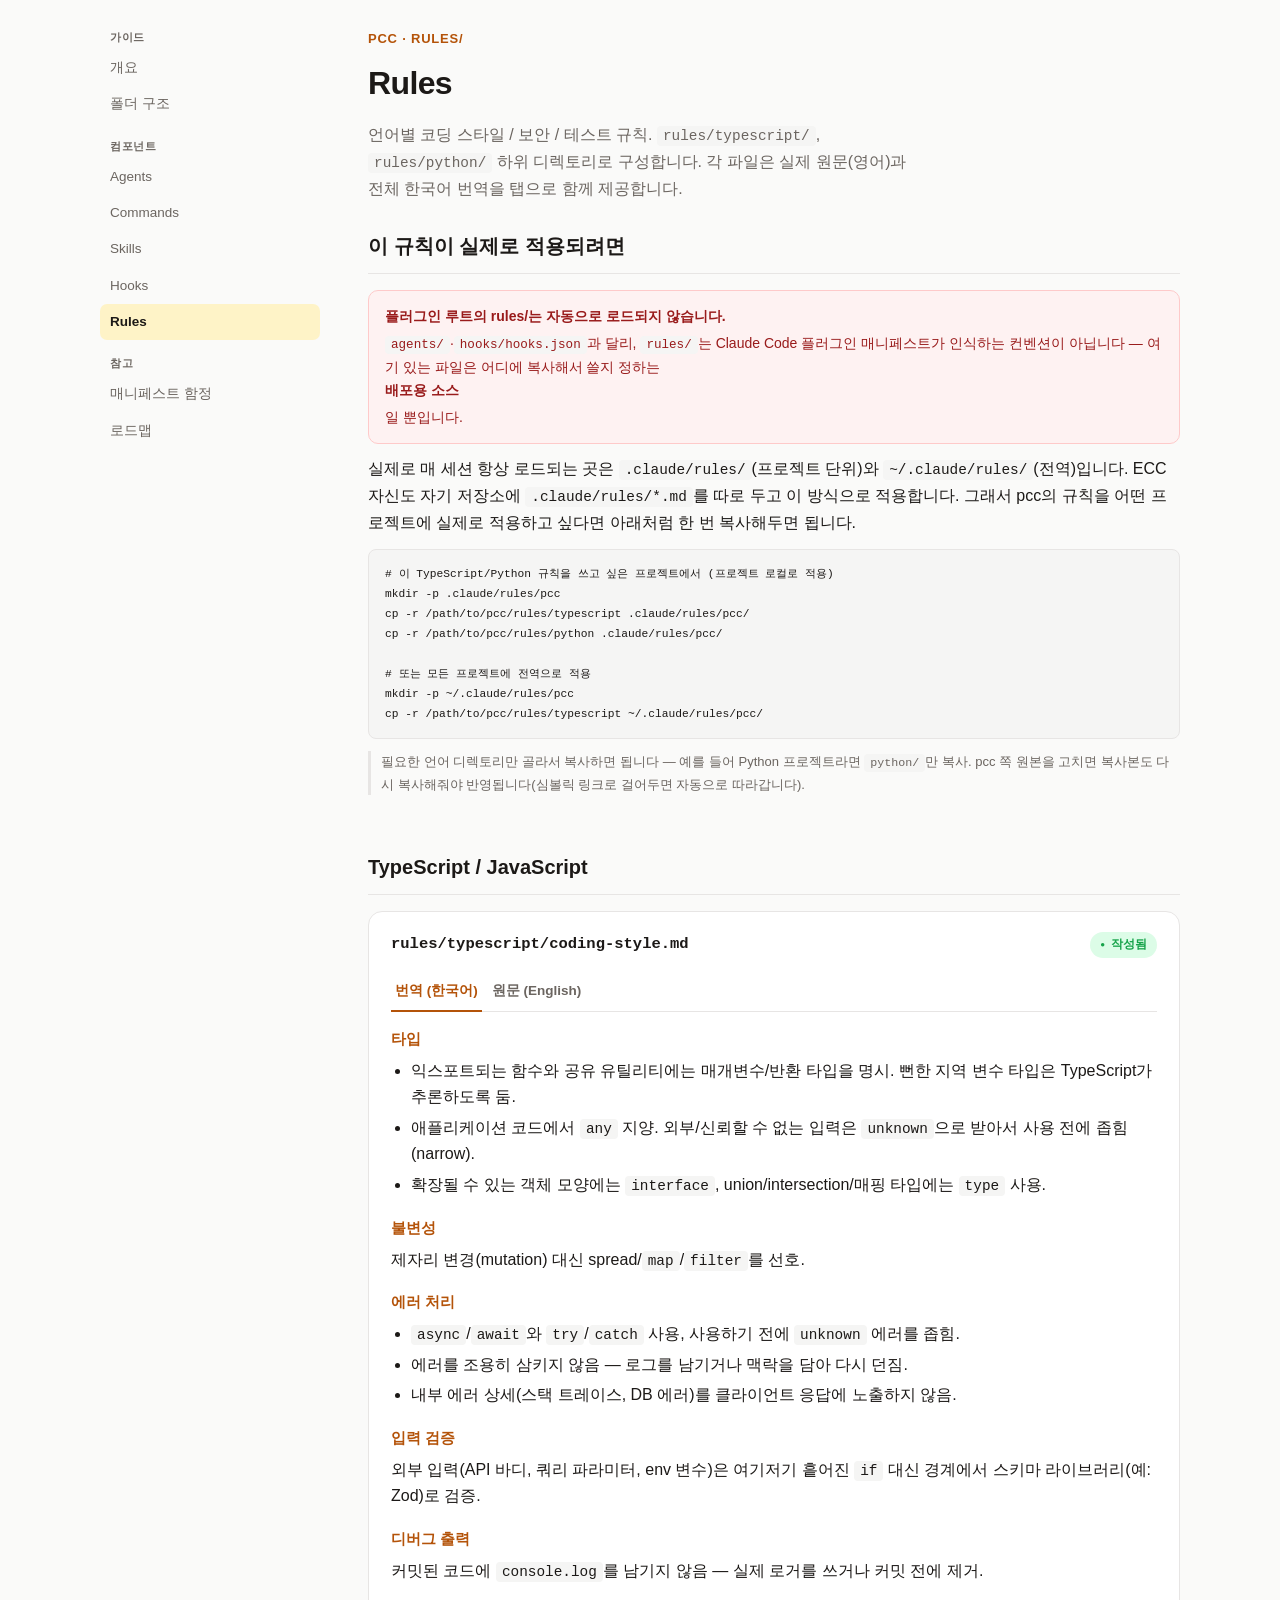
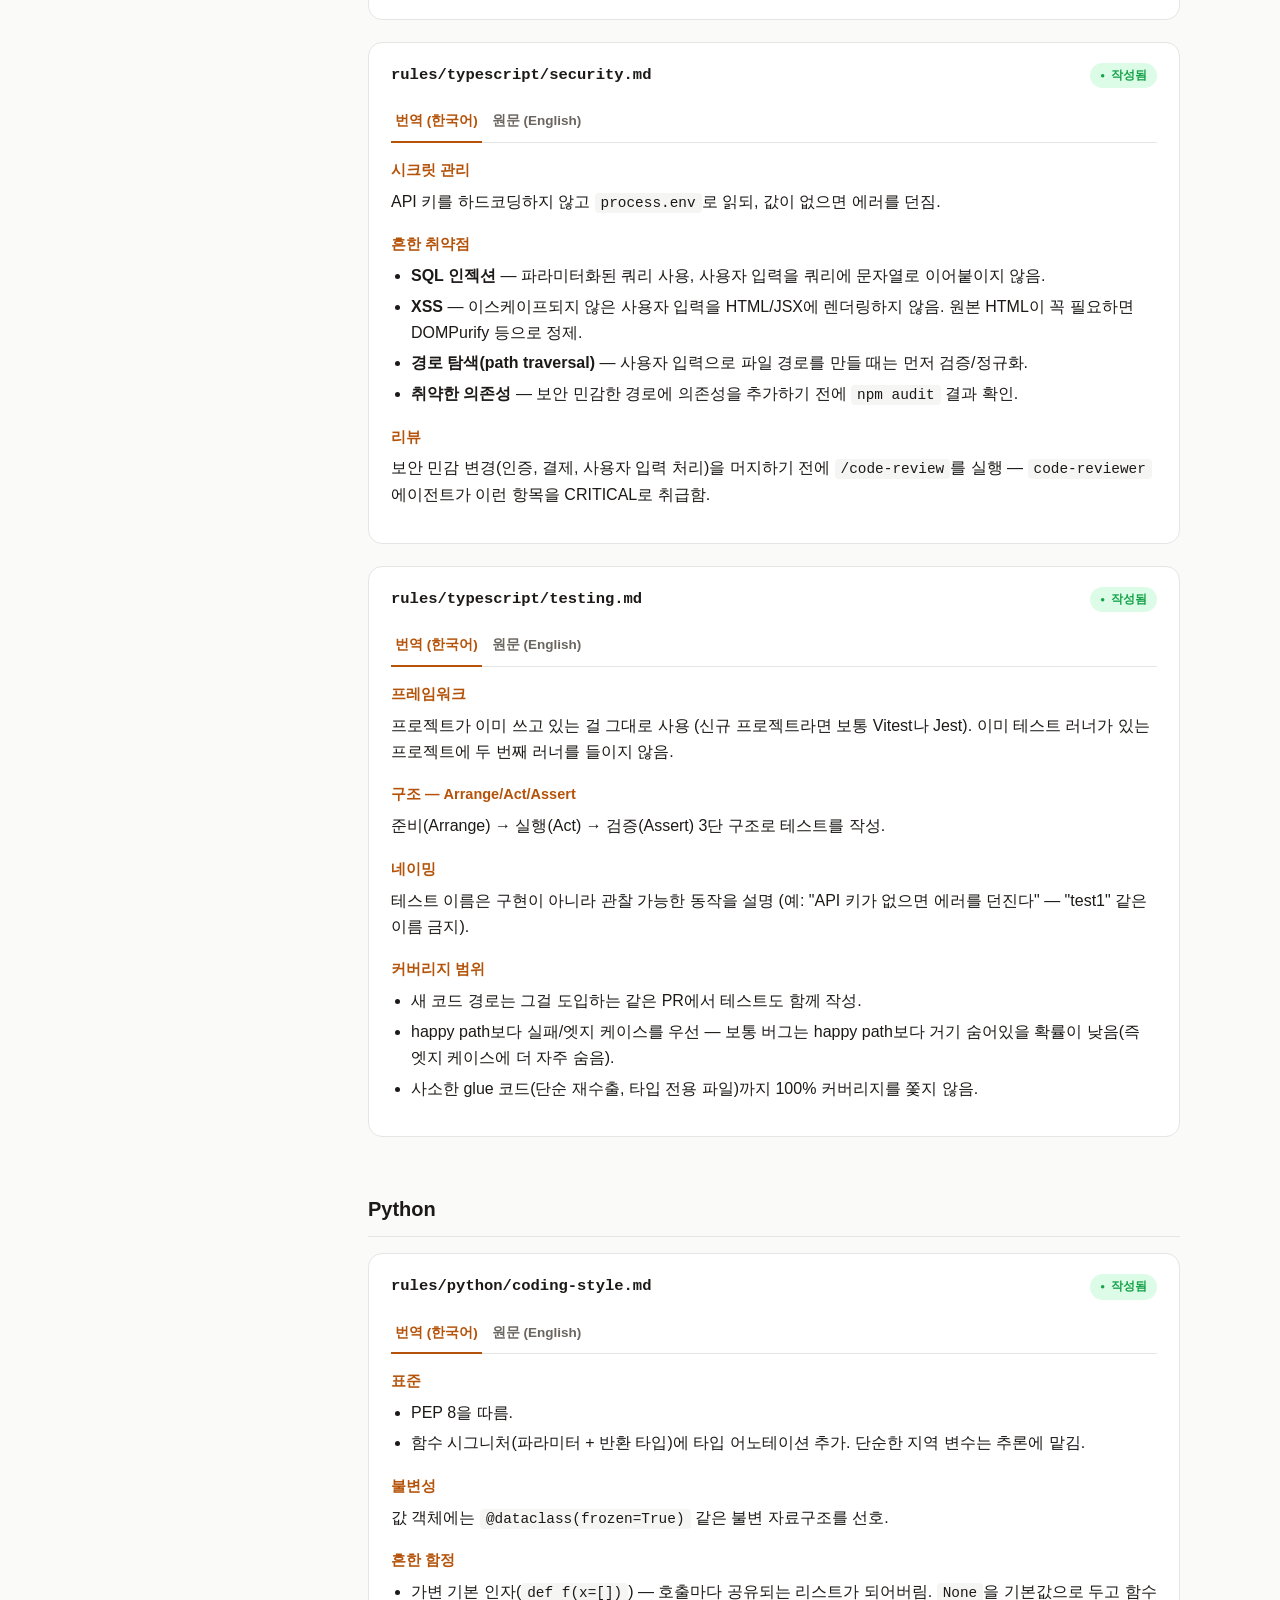
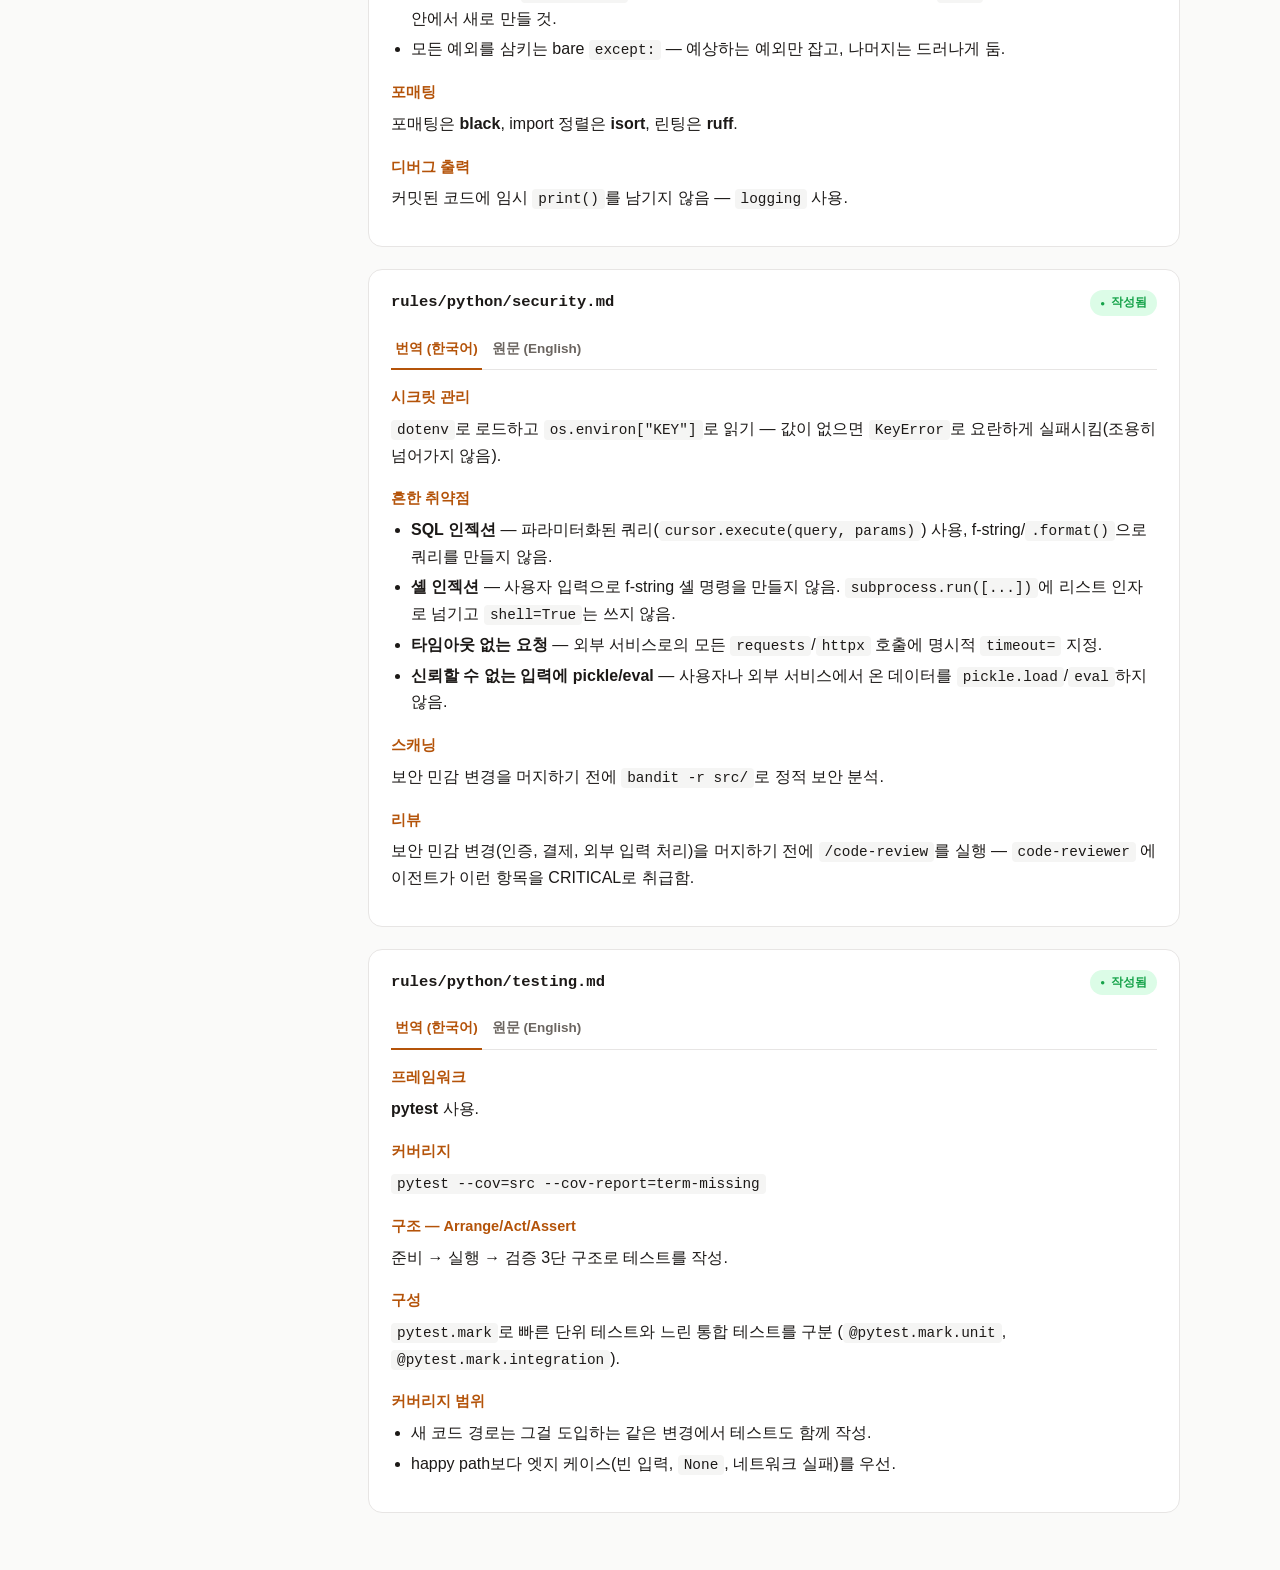
==== docs/rules.html @ 897c7136 "[main] - review 및 roules 추가" ====
<!doctype html>
<html lang="ko">
<head>
<meta charset="UTF-8" />
<meta name="viewport" content="width=device-width, initial-scale=1, viewport-fit=cover" />
<title>pcc 가이드 — Rules</title>
<link rel="stylesheet" href="style.css" />
</head>
<body>

<div class="shell">

  <nav class="toc" aria-label="목차">
    <div class="toc-inner">
      <div class="group-label">가이드</div>
      <a href="index.html" data-page="index.html">개요</a>
      <a href="index.html#structure" data-page="index.html">폴더 구조</a>
      <div class="group-label">컴포넌트</div>
      <a href="agents.html" data-page="agents.html">Agents</a>
      <a href="commands.html" data-page="commands.html">Commands</a>
      <a href="skills.html" data-page="skills.html">Skills</a>
      <a href="hooks.html" data-page="hooks.html">Hooks</a>
      <a href="rules.html" data-page="rules.html">Rules</a>
      <div class="group-label">참고</div>
      <a href="index.html#manifest" data-page="index.html">매니페스트 함정</a>
      <a href="index.html#roadmap" data-page="index.html">로드맵</a>
    </div>
  </nav>

  <main>

    <header class="hero">
      <div class="eyebrow">pcc · rules/</div>
      <h1>Rules</h1>
      <p>
        언어별 코딩 스타일 / 보안 / 테스트 규칙. <code>rules/typescript/</code>, <code>rules/python/</code>
        하위 디렉토리로 구성합니다. 각 파일은 실제 원문(영어)과 전체 한국어 번역을 탭으로 함께 제공합니다.
      </p>
    </header>

    <section id="how-it-applies">
      <h2>이 규칙이 실제로 적용되려면</h2>
      <div class="warn">
        <strong>플러그인 루트의 rules/는 자동으로 로드되지 않습니다.</strong>
        <code>agents/</code>·<code>hooks/hooks.json</code>과 달리, <code>rules/</code>는 Claude Code
        플러그인 매니페스트가 인식하는 컨벤션이 아닙니다 — 여기 있는 파일은 어디에 복사해서 쓸지 정하는
        <strong>배포용 소스</strong>일 뿐입니다.
      </div>
      <p>
        실제로 매 세션 항상 로드되는 곳은 <code>.claude/rules/</code>(프로젝트 단위)와
        <code>~/.claude/rules/</code>(전역)입니다. ECC 자신도 자기 저장소에
        <code>.claude/rules/*.md</code>를 따로 두고 이 방식으로 적용합니다. 그래서 pcc의 규칙을 어떤
        프로젝트에 실제로 적용하고 싶다면 아래처럼 한 번 복사해두면 됩니다.
      </p>
      <pre><code># 이 TypeScript/Python 규칙을 쓰고 싶은 프로젝트에서 (프로젝트 로컬로 적용)
mkdir -p .claude/rules/pcc
cp -r /path/to/pcc/rules/typescript .claude/rules/pcc/
cp -r /path/to/pcc/rules/python .claude/rules/pcc/

# 또는 모든 프로젝트에 전역으로 적용
mkdir -p ~/.claude/rules/pcc
cp -r /path/to/pcc/rules/typescript ~/.claude/rules/pcc/</code></pre>
      <p class="note">필요한 언어 디렉토리만 골라서 복사하면 됩니다 — 예를 들어 Python 프로젝트라면
        <code>python/</code>만 복사. pcc 쪽 원본을 고치면 복사본도 다시 복사해줘야 반영됩니다(심볼릭 링크로
        걸어두면 자동으로 따라갑니다).</p>
    </section>

    <section id="typescript">
      <h2>TypeScript / JavaScript</h2>

      <article class="filecard">
        <div class="filecard-head">
          <span class="path">rules/typescript/coding-style.md</span>
          <span class="badge ready">작성됨</span>
        </div>

        <div class="tabs" role="tablist">
          <button class="tab-btn active" data-tab-btn="ko">번역 (한국어)</button>
          <button class="tab-btn" data-tab-btn="en">원문 (English)</button>
        </div>

        <div class="tab-panel" data-panel="ko">
          <div class="trans">
            <h4>타입</h4>
            <ul>
              <li>익스포트되는 함수와 공유 유틸리티에는 매개변수/반환 타입을 명시. 뻔한 지역 변수 타입은 TypeScript가 추론하도록 둠.</li>
              <li>애플리케이션 코드에서 <code>any</code> 지양. 외부/신뢰할 수 없는 입력은 <code>unknown</code>으로 받아서 사용 전에 좁힘(narrow).</li>
              <li>확장될 수 있는 객체 모양에는 <code>interface</code>, union/intersection/매핑 타입에는 <code>type</code> 사용.</li>
            </ul>
            <h4>불변성</h4>
            <p>제자리 변경(mutation) 대신 spread/<code>map</code>/<code>filter</code>를 선호.</p>
            <h4>에러 처리</h4>
            <ul>
              <li><code>async</code>/<code>await</code>와 <code>try</code>/<code>catch</code> 사용, 사용하기 전에 <code>unknown</code> 에러를 좁힘.</li>
              <li>에러를 조용히 삼키지 않음 — 로그를 남기거나 맥락을 담아 다시 던짐.</li>
              <li>내부 에러 상세(스택 트레이스, DB 에러)를 클라이언트 응답에 노출하지 않음.</li>
            </ul>
            <h4>입력 검증</h4>
            <p>외부 입력(API 바디, 쿼리 파라미터, env 변수)은 여기저기 흩어진 <code>if</code> 대신 경계에서 스키마 라이브러리(예: Zod)로 검증.</p>
            <h4>디버그 출력</h4>
            <p>커밋된 코드에 <code>console.log</code>를 남기지 않음 — 실제 로거를 쓰거나 커밋 전에 제거.</p>
          </div>
        </div>

        <div class="tab-panel" data-panel="en" hidden>
          <pre><code># TypeScript/JavaScript Coding Style

## Types

- Add parameter and return types to exported functions and shared utilities. Let TypeScript infer obvious local variable types.
- Avoid `any` in application code. Use `unknown` for external/untrusted input and narrow it before use.
- Use `interface` for object shapes that may be extended; use `type` for unions, intersections, and mapped types.

```typescript
// WRONG
function getErrorMessage(error: any) {
  return error.message
}

// CORRECT
function getErrorMessage(error: unknown): string {
  if (error instanceof Error) return error.message
  return "Unexpected error"
}
```

## Immutability

Prefer spread/`map`/`filter` over in-place mutation.

```typescript
// WRONG
function updateUser(user: User, name: string): User {
  user.name = name // mutation
  return user
}

// CORRECT
function updateUser(user: Readonly&lt;User&gt;, name: string): User {
  return { ...user, name }
}
```

## Error Handling

- Use `async`/`await` with `try`/`catch`; narrow `unknown` errors before using them.
- Never swallow an error silently — log it or rethrow with context.
- Don't leak internal error details (stack traces, DB errors) into client-facing responses.

## Input Validation

Validate external input (API bodies, query params, env vars) at the boundary with a schema library (e.g. Zod) rather than ad-hoc `if` checks scattered through the code.

## Debug Output

No `console.log` left in committed code — use a real logger, or remove it before committing.
</code></pre>
        </div>
      </article>

      <article class="filecard">
        <div class="filecard-head">
          <span class="path">rules/typescript/security.md</span>
          <span class="badge ready">작성됨</span>
        </div>

        <div class="tabs" role="tablist">
          <button class="tab-btn active" data-tab-btn="ko">번역 (한국어)</button>
          <button class="tab-btn" data-tab-btn="en">원문 (English)</button>
        </div>

        <div class="tab-panel" data-panel="ko">
          <div class="trans">
            <h4>시크릿 관리</h4>
            <p>API 키를 하드코딩하지 않고 <code>process.env</code>로 읽되, 값이 없으면 에러를 던짐.</p>
            <h4>흔한 취약점</h4>
            <ul>
              <li><strong>SQL 인젝션</strong> — 파라미터화된 쿼리 사용, 사용자 입력을 쿼리에 문자열로 이어붙이지 않음.</li>
              <li><strong>XSS</strong> — 이스케이프되지 않은 사용자 입력을 HTML/JSX에 렌더링하지 않음. 원본 HTML이 꼭 필요하면 DOMPurify 등으로 정제.</li>
              <li><strong>경로 탐색(path traversal)</strong> — 사용자 입력으로 파일 경로를 만들 때는 먼저 검증/정규화.</li>
              <li><strong>취약한 의존성</strong> — 보안 민감한 경로에 의존성을 추가하기 전에 <code>npm audit</code> 결과 확인.</li>
            </ul>
            <h4>리뷰</h4>
            <p>보안 민감 변경(인증, 결제, 사용자 입력 처리)을 머지하기 전에 <code>/code-review</code>를 실행 — <code>code-reviewer</code> 에이전트가 이런 항목을 CRITICAL로 취급함.</p>
          </div>
        </div>

        <div class="tab-panel" data-panel="en" hidden>
          <pre><code># TypeScript/JavaScript Security

## Secret Management

```typescript
// NEVER
const apiKey = "sk-proj-xxxxx"

// ALWAYS
const apiKey = process.env.API_KEY
if (!apiKey) {
  throw new Error("API_KEY not configured")
}
```

## Common Vulnerabilities

- **SQL injection** — use parameterized queries, never string-concatenate user input into a query.
- **XSS** — never render unescaped user input into HTML/JSX. Sanitize with a library (e.g. DOMPurify) if raw HTML is unavoidable.
- **Path traversal** — never build a filesystem path from user input without validating/normalizing it first.
- **Insecure dependencies** — check `npm audit` output before adding a new dependency to a security-sensitive path.

## Review

Run `/code-review` before merging security-sensitive changes (auth, payments, user input handling) — the `code-reviewer` agent treats these as CRITICAL-severity findings.
</code></pre>
        </div>
      </article>

      <article class="filecard">
        <div class="filecard-head">
          <span class="path">rules/typescript/testing.md</span>
          <span class="badge ready">작성됨</span>
        </div>

        <div class="tabs" role="tablist">
          <button class="tab-btn active" data-tab-btn="ko">번역 (한국어)</button>
          <button class="tab-btn" data-tab-btn="en">원문 (English)</button>
        </div>

        <div class="tab-panel" data-panel="ko">
          <div class="trans">
            <h4>프레임워크</h4>
            <p>프로젝트가 이미 쓰고 있는 걸 그대로 사용 (신규 프로젝트라면 보통 Vitest나 Jest). 이미 테스트 러너가 있는 프로젝트에 두 번째 러너를 들이지 않음.</p>
            <h4>구조 — Arrange/Act/Assert</h4>
            <p>준비(Arrange) → 실행(Act) → 검증(Assert) 3단 구조로 테스트를 작성.</p>
            <h4>네이밍</h4>
            <p>테스트 이름은 구현이 아니라 관찰 가능한 동작을 설명 (예: "API 키가 없으면 에러를 던진다" — "test1" 같은 이름 금지).</p>
            <h4>커버리지 범위</h4>
            <ul>
              <li>새 코드 경로는 그걸 도입하는 같은 PR에서 테스트도 함께 작성.</li>
              <li>happy path보다 실패/엣지 케이스를 우선 — 보통 버그는 happy path보다 거기 숨어있을 확률이 낮음(즉 엣지 케이스에 더 자주 숨음).</li>
              <li>사소한 glue 코드(단순 재수출, 타입 전용 파일)까지 100% 커버리지를 쫓지 않음.</li>
            </ul>
          </div>
        </div>

        <div class="tab-panel" data-panel="en" hidden>
          <pre><code># TypeScript/JavaScript Testing

## Framework

Use whatever the project already uses (Vitest or Jest are the common defaults for new projects). Don't introduce a second test runner into a project that already has one.

## Structure — Arrange/Act/Assert

```typescript
test("returns empty array when no items match", () => {
  // Arrange
  const items = [{ active: false }]

  // Act
  const result = filterActive(items)

  // Assert
  expect(result).toEqual([])
})
```

## Naming

Test names describe the observable behavior, not the implementation:

```typescript
test("throws when API key is missing") // GOOD
test("test1") // BAD
```

## What to Cover

- New code paths get a test in the same PR that introduces them.
- Prioritize the failure/edge case over the happy path — the happy path is usually the least likely place a bug hides.
- Don't chase 100% coverage on trivial glue code (simple re-exports, type-only files).
</code></pre>
        </div>
      </article>
    </section>

    <section id="python">
      <h2>Python</h2>

      <article class="filecard">
        <div class="filecard-head">
          <span class="path">rules/python/coding-style.md</span>
          <span class="badge ready">작성됨</span>
        </div>

        <div class="tabs" role="tablist">
          <button class="tab-btn active" data-tab-btn="ko">번역 (한국어)</button>
          <button class="tab-btn" data-tab-btn="en">원문 (English)</button>
        </div>

        <div class="tab-panel" data-panel="ko">
          <div class="trans">
            <h4>표준</h4>
            <ul>
              <li>PEP 8을 따름.</li>
              <li>함수 시그니처(파라미터 + 반환 타입)에 타입 어노테이션 추가. 단순한 지역 변수는 추론에 맡김.</li>
            </ul>
            <h4>불변성</h4>
            <p>값 객체에는 <code>@dataclass(frozen=True)</code> 같은 불변 자료구조를 선호.</p>
            <h4>흔한 함정</h4>
            <ul>
              <li>가변 기본 인자(<code>def f(x=[])</code>) — 호출마다 공유되는 리스트가 되어버림. <code>None</code>을 기본값으로 두고 함수 안에서 새로 만들 것.</li>
              <li>모든 예외를 삼키는 bare <code>except:</code> — 예상하는 예외만 잡고, 나머지는 드러나게 둠.</li>
            </ul>
            <h4>포매팅</h4>
            <p>포매팅은 <strong>black</strong>, import 정렬은 <strong>isort</strong>, 린팅은 <strong>ruff</strong>.</p>
            <h4>디버그 출력</h4>
            <p>커밋된 코드에 임시 <code>print()</code>를 남기지 않음 — <code>logging</code> 사용.</p>
          </div>
        </div>

        <div class="tab-panel" data-panel="en" hidden>
          <pre><code># Python Coding Style

## Standards

- Follow PEP 8.
- Add type annotations on function signatures (params + return type). Let simple local variables be inferred.

## Immutability

Prefer immutable data structures for value objects:

```python
from dataclasses import dataclass

@dataclass(frozen=True)
class User:
    name: str
    email: str
```

## Common Pitfalls

```python
# WRONG: mutable default argument — shared across all calls
def add_item(item, items=[]):
    items.append(item)
    return items

# CORRECT
def add_item(item, items=None):
    items = items if items is not None else []
    items.append(item)
    return items
```

```python
# WRONG: swallows everything, including bugs
try:
    risky()
except:
    pass

# CORRECT: catch what you expect, let the rest surface
try:
    risky()
except ValueError as e:
    logger.error("risky() failed: %s", e)
```

## Formatting

- **black** for formatting, **isort** for import order, **ruff** for linting.

## Debug Output

No stray `print()` left in committed code — use `logging` instead.
</code></pre>
        </div>
      </article>

      <article class="filecard">
        <div class="filecard-head">
          <span class="path">rules/python/security.md</span>
          <span class="badge ready">작성됨</span>
        </div>

        <div class="tabs" role="tablist">
          <button class="tab-btn active" data-tab-btn="ko">번역 (한국어)</button>
          <button class="tab-btn" data-tab-btn="en">원문 (English)</button>
        </div>

        <div class="tab-panel" data-panel="ko">
          <div class="trans">
            <h4>시크릿 관리</h4>
            <p><code>dotenv</code>로 로드하고 <code>os.environ["KEY"]</code>로 읽기 — 값이 없으면 <code>KeyError</code>로 요란하게 실패시킴(조용히 넘어가지 않음).</p>
            <h4>흔한 취약점</h4>
            <ul>
              <li><strong>SQL 인젝션</strong> — 파라미터화된 쿼리(<code>cursor.execute(query, params)</code>) 사용, f-string/<code>.format()</code>으로 쿼리를 만들지 않음.</li>
              <li><strong>셸 인젝션</strong> — 사용자 입력으로 f-string 셸 명령을 만들지 않음. <code>subprocess.run([...])</code>에 리스트 인자로 넘기고 <code>shell=True</code>는 쓰지 않음.</li>
              <li><strong>타임아웃 없는 요청</strong> — 외부 서비스로의 모든 <code>requests</code>/<code>httpx</code> 호출에 명시적 <code>timeout=</code> 지정.</li>
              <li><strong>신뢰할 수 없는 입력에 pickle/eval</strong> — 사용자나 외부 서비스에서 온 데이터를 <code>pickle.load</code>/<code>eval</code>하지 않음.</li>
            </ul>
            <h4>스캐닝</h4>
            <p>보안 민감 변경을 머지하기 전에 <code>bandit -r src/</code>로 정적 보안 분석.</p>
            <h4>리뷰</h4>
            <p>보안 민감 변경(인증, 결제, 외부 입력 처리)을 머지하기 전에 <code>/code-review</code>를 실행 — <code>code-reviewer</code> 에이전트가 이런 항목을 CRITICAL로 취급함.</p>
          </div>
        </div>

        <div class="tab-panel" data-panel="en" hidden>
          <pre><code># Python Security

## Secret Management

```python
import os
from dotenv import load_dotenv

load_dotenv()

api_key = os.environ["OPENAI_API_KEY"]  # raises KeyError if missing — fail loud, not silent
```

## Common Vulnerabilities

- **SQL injection** — use parameterized queries (`cursor.execute(query, params)`), never f-string/`.format()` a query.
- **Shell injection** — never build a shell command with f-strings from user input; use `subprocess.run([...])` with a list of args, not `shell=True`.
- **Requests without a timeout** — every `requests`/`httpx` call to an external service needs an explicit `timeout=`.
- **Pickle/eval on untrusted input** — never `pickle.load`/`eval` data that came from a user or an external service.

## Scanning

`bandit -r src/` for static security analysis before merging security-sensitive changes.

## Review

Run `/code-review` before merging security-sensitive changes (auth, payments, external input handling) — the `code-reviewer` agent treats these as CRITICAL-severity findings.
</code></pre>
        </div>
      </article>

      <article class="filecard">
        <div class="filecard-head">
          <span class="path">rules/python/testing.md</span>
          <span class="badge ready">작성됨</span>
        </div>

        <div class="tabs" role="tablist">
          <button class="tab-btn active" data-tab-btn="ko">번역 (한국어)</button>
          <button class="tab-btn" data-tab-btn="en">원문 (English)</button>
        </div>

        <div class="tab-panel" data-panel="ko">
          <div class="trans">
            <h4>프레임워크</h4>
            <p><strong>pytest</strong> 사용.</p>
            <h4>커버리지</h4>
            <p><code>pytest --cov=src --cov-report=term-missing</code></p>
            <h4>구조 — Arrange/Act/Assert</h4>
            <p>준비 → 실행 → 검증 3단 구조로 테스트를 작성.</p>
            <h4>구성</h4>
            <p><code>pytest.mark</code>로 빠른 단위 테스트와 느린 통합 테스트를 구분 (<code>@pytest.mark.unit</code>, <code>@pytest.mark.integration</code>).</p>
            <h4>커버리지 범위</h4>
            <ul>
              <li>새 코드 경로는 그걸 도입하는 같은 변경에서 테스트도 함께 작성.</li>
              <li>happy path보다 엣지 케이스(빈 입력, <code>None</code>, 네트워크 실패)를 우선.</li>
            </ul>
          </div>
        </div>

        <div class="tab-panel" data-panel="en" hidden>
          <pre><code># Python Testing

## Framework

Use **pytest**.

## Coverage

```bash
pytest --cov=src --cov-report=term-missing
```

## Structure — Arrange/Act/Assert

```python
def test_returns_empty_when_no_items_match():
    # Arrange
    items = [{"active": False}]

    # Act
    result = filter_active(items)

    # Assert
    assert result == []
```

## Organization

Use `pytest.mark` to separate fast unit tests from slower integration tests:

```python
@pytest.mark.unit
def test_calculate_total(): ...

@pytest.mark.integration
def test_database_connection(): ...
```

## What to Cover

- New code paths get a test in the same change that introduces them.
- Prioritize edge cases (empty input, `None`, network failure) over the happy path.
</code></pre>
        </div>
      </article>
    </section>

  </main>
</div>

<script src="nav.js"></script>
<script src="tabs.js"></script>
</body>
</html>
---- docs/style.css ----
:root {
  color-scheme: light dark;
  --bg: #fafaf9;
  --bg-elevated: #ffffff;
  --bg-sunken: #f5f5f4;
  --text: #1c1917;
  --text-muted: #6b6560;
  --border: #e7e5e4;
  --accent: #b45309;
  --accent-bg: #fef3c7;
  --code-bg: #f5f5f4;
  --status-empty: #a8a29e;
  --status-ready: #16a34a;
  --status-ready-bg: #dcfce7;
  --warn-bg: #fef2f2;
  --warn-border: #fecaca;
  --warn-text: #991b1b;
  --nav-active-bg: #fef3c7;
}
@media (prefers-color-scheme: dark) {
  :root {
    --bg: #17140f;
    --bg-elevated: #211d17;
    --bg-sunken: #1b1712;
    --text: #f2ede4;
    --text-muted: #a89f92;
    --border: #38322a;
    --accent: #f0b429;
    --accent-bg: #3a2e12;
    --code-bg: #2a251d;
    --status-empty: #6b6560;
    --status-ready: #4ade80;
    --status-ready-bg: #14301f;
    --warn-bg: #331414;
    --warn-border: #5c2323;
    --warn-text: #fca5a5;
    --nav-active-bg: #3a2e12;
  }
}
* { box-sizing: border-box; }
html { scroll-behavior: smooth; }
body {
  margin: 0;
  padding-block: 0 48px;
  padding-inline: 0;
  background: var(--bg);
  color: var(--text);
  font-family: -apple-system, BlinkMacSystemFont, "Segoe UI", Pretendard, "Apple SD Gothic Neo", sans-serif;
  line-height: 1.65;
}
a { color: var(--accent); }
code {
  background: var(--code-bg);
  padding: 2px 6px;
  border-radius: 4px;
  font-size: 0.9em;
  font-family: "SF Mono", ui-monospace, Menlo, monospace;
}
pre {
  background: var(--code-bg);
  border: 1px solid var(--border);
  border-radius: 8px;
  padding: 14px 16px;
  overflow-x: auto;
  font-size: 12.5px;
  line-height: 1.6;
}
pre code { background: none; padding: 0; }
p { margin: 0 0 12px; }

/* ---- layout shell ---- */
.shell {
  max-width: 1120px;
  margin: 0 auto;
  padding-inline: 20px;
  display: grid;
  grid-template-columns: 220px 1fr;
  gap: 48px;
  align-items: start;
}
nav.toc {
  position: sticky;
  top: env(safe-area-inset-top, 0px);
  padding-top: 28px;
  align-self: start;
}
nav.toc .toc-inner {
  max-height: calc(100vh - 40px);
  overflow-y: auto;
}
nav.toc a {
  display: block;
  padding: 7px 10px;
  border-radius: 7px;
  font-size: 13.5px;
  color: var(--text-muted);
  text-decoration: none;
  white-space: nowrap;
}
nav.toc a:hover { color: var(--text); background: var(--bg-sunken); }
nav.toc a.active { color: var(--text); background: var(--nav-active-bg); font-weight: 600; }
nav.toc .group-label {
  font-size: 11px;
  font-weight: 700;
  text-transform: uppercase;
  letter-spacing: 0.06em;
  color: var(--text-muted);
  padding: 14px 10px 4px;
}
nav.toc .group-label:first-child { padding-top: 0; }

main { min-width: 0; padding-top: 28px; }

@media (max-width: 800px) {
  .shell { grid-template-columns: 1fr; gap: 0; padding-inline: 0; }
  nav.toc {
    position: sticky;
    top: env(safe-area-inset-top, 0px);
    background: var(--bg);
    border-bottom: 1px solid var(--border);
    padding: 10px 12px;
    z-index: 5;
  }
  nav.toc .toc-inner {
    max-height: none;
    overflow-x: auto;
    overflow-y: visible;
    display: flex;
    gap: 4px;
  }
  nav.toc .group-label { display: none; }
  nav.toc a { padding: 6px 10px; }
  main { padding-inline: 20px; padding-top: 24px; }
}

/* ---- hero ---- */
header.hero { margin-bottom: 8px; }
header.hero .eyebrow {
  font-size: 13px;
  font-weight: 600;
  letter-spacing: 0.06em;
  text-transform: uppercase;
  color: var(--accent);
}
h1 {
  font-size: clamp(24px, 5vw, 32px);
  margin: 8px 0 12px;
  letter-spacing: -0.02em;
}
header.hero p { color: var(--text-muted); font-size: 16px; max-width: 62ch; }

section { scroll-margin-top: 16px; margin-top: 56px; }
section:first-of-type { margin-top: 28px; }
h2 {
  font-size: 20px;
  margin-bottom: 16px;
  padding-bottom: 10px;
  border-bottom: 1px solid var(--border);
}
h2 .h2-note { display: block; font-size: 13px; font-weight: 400; color: var(--text-muted); margin-top: 4px; }
h3 { font-size: 16px; margin-top: 22px; margin-bottom: 8px; }
h4 { font-size: 14.5px; margin-top: 18px; margin-bottom: 6px; color: var(--accent); }
ul, ol { padding-left: 20px; margin: 0 0 12px; }
li { margin-bottom: 4px; }

/* ---- status cards (structure overview) ---- */
.card {
  background: var(--bg-elevated);
  border: 1px solid var(--border);
  border-radius: 12px;
  padding: 16px 18px;
  margin-bottom: 12px;
}
.card-head { display: flex; align-items: center; justify-content: space-between; gap: 12px; flex-wrap: wrap; }
.card-head .path {
  font-family: "SF Mono", ui-monospace, Menlo, monospace;
  font-weight: 600;
  font-size: 14.5px;
}
.badge {
  display: inline-flex; align-items: center; gap: 6px;
  font-size: 12px; font-weight: 600; padding: 3px 10px; border-radius: 999px; white-space: nowrap;
}
.badge.empty { background: transparent; border: 1px solid var(--border); color: var(--status-empty); }
.badge.ready { background: var(--status-ready-bg); color: var(--status-ready); }
.badge::before { content: "●"; font-size: 8px; }
.card p.desc { margin-top: 8px; color: var(--text-muted); font-size: 14px; }

table { width: 100%; border-collapse: collapse; font-size: 13.5px; }
th, td { text-align: left; padding: 9px 10px; border-bottom: 1px solid var(--border); vertical-align: top; }
th { color: var(--text-muted); font-weight: 600; font-size: 12px; text-transform: uppercase; letter-spacing: 0.03em; white-space: nowrap; }
.tablewrap { overflow-x: auto; }

.warn {
  background: var(--warn-bg); border: 1px solid var(--warn-border); color: var(--warn-text);
  border-radius: 10px; padding: 14px 16px; font-size: 14px; margin: 12px 0;
}
.warn strong { display: block; margin-bottom: 4px; }

/* ---- empty-state placeholders ---- */
.empty-state {
  border: 1px dashed var(--border);
  border-radius: 12px;
  padding: 22px 20px;
  color: var(--text-muted);
  font-size: 14px;
}
.empty-state strong { color: var(--text); display: block; margin-bottom: 6px; font-size: 15px; }

/* ---- file card with translation / original tabs ---- */
.filecard {
  background: var(--bg-elevated);
  border: 1px solid var(--border);
  border-radius: 14px;
  padding: 20px 22px 22px;
  margin-bottom: 22px;
}
.filecard-head { display: flex; align-items: center; justify-content: space-between; gap: 12px; flex-wrap: wrap; margin-bottom: 14px; }
.filecard-head .path {
  font-family: "SF Mono", ui-monospace, Menlo, monospace;
  font-weight: 700; font-size: 15.5px;
}
table.meta { margin-bottom: 14px; font-size: 13px; }
table.meta th { width: 110px; }
.meta-ko {
  background: var(--accent-bg);
  border-radius: 8px;
  padding: 10px 12px;
  font-size: 13.5px;
  margin-bottom: 16px;
}
.meta-ko strong { color: var(--accent); }

.tabs { display: flex; gap: 6px; border-bottom: 1px solid var(--border); margin-bottom: 16px; }
.tab-btn {
  appearance: none; border: none; background: none; cursor: pointer;
  font: inherit; font-size: 13.5px; font-weight: 600; color: var(--text-muted);
  padding: 8px 4px; margin-bottom: -1px; border-bottom: 2px solid transparent;
}
.tab-btn.active { color: var(--accent); border-bottom-color: var(--accent); }
.tab-btn:hover { color: var(--text); }

.tab-panel .trans h4:first-child { margin-top: 0; }
.tab-panel .trans table { margin-bottom: 14px; }
.tab-panel pre { font-size: 12px; max-height: 620px; }

.note {
  font-size: 13px;
  color: var(--text-muted);
  border-left: 3px solid var(--border);
  padding-left: 10px;
  margin: 10px 0 16px;
}

ol.roadmap { list-style: none; margin: 0; padding: 0; counter-reset: step; }
ol.roadmap li {
  counter-increment: step; position: relative; padding: 4px 0 16px 34px;
  border-left: 2px solid var(--border); margin-left: 12px;
}
ol.roadmap li:last-child { border-left-color: transparent; padding-bottom: 0; }
ol.roadmap li::before {
  content: counter(step); position: absolute; left: -13px; top: 2px;
  width: 24px; height: 24px; border-radius: 50%;
  background: var(--accent-bg); color: var(--accent);
  font-size: 12px; font-weight: 700; display: flex; align-items: center; justify-content: center;
}
ol.roadmap li strong { display: block; margin-bottom: 2px; }
ol.roadmap li span { color: var(--text-muted); font-size: 14px; }
ol.roadmap li.done { border-left-color: var(--status-ready); }
ol.roadmap li.done::before { background: var(--status-ready-bg); color: var(--status-ready); content: "✓"; }
ol.roadmap li.done strong { color: var(--status-ready); }

footer {
  margin-top: 56px; padding-top: 20px; border-top: 1px solid var(--border);
  color: var(--text-muted); font-size: 13px;
}
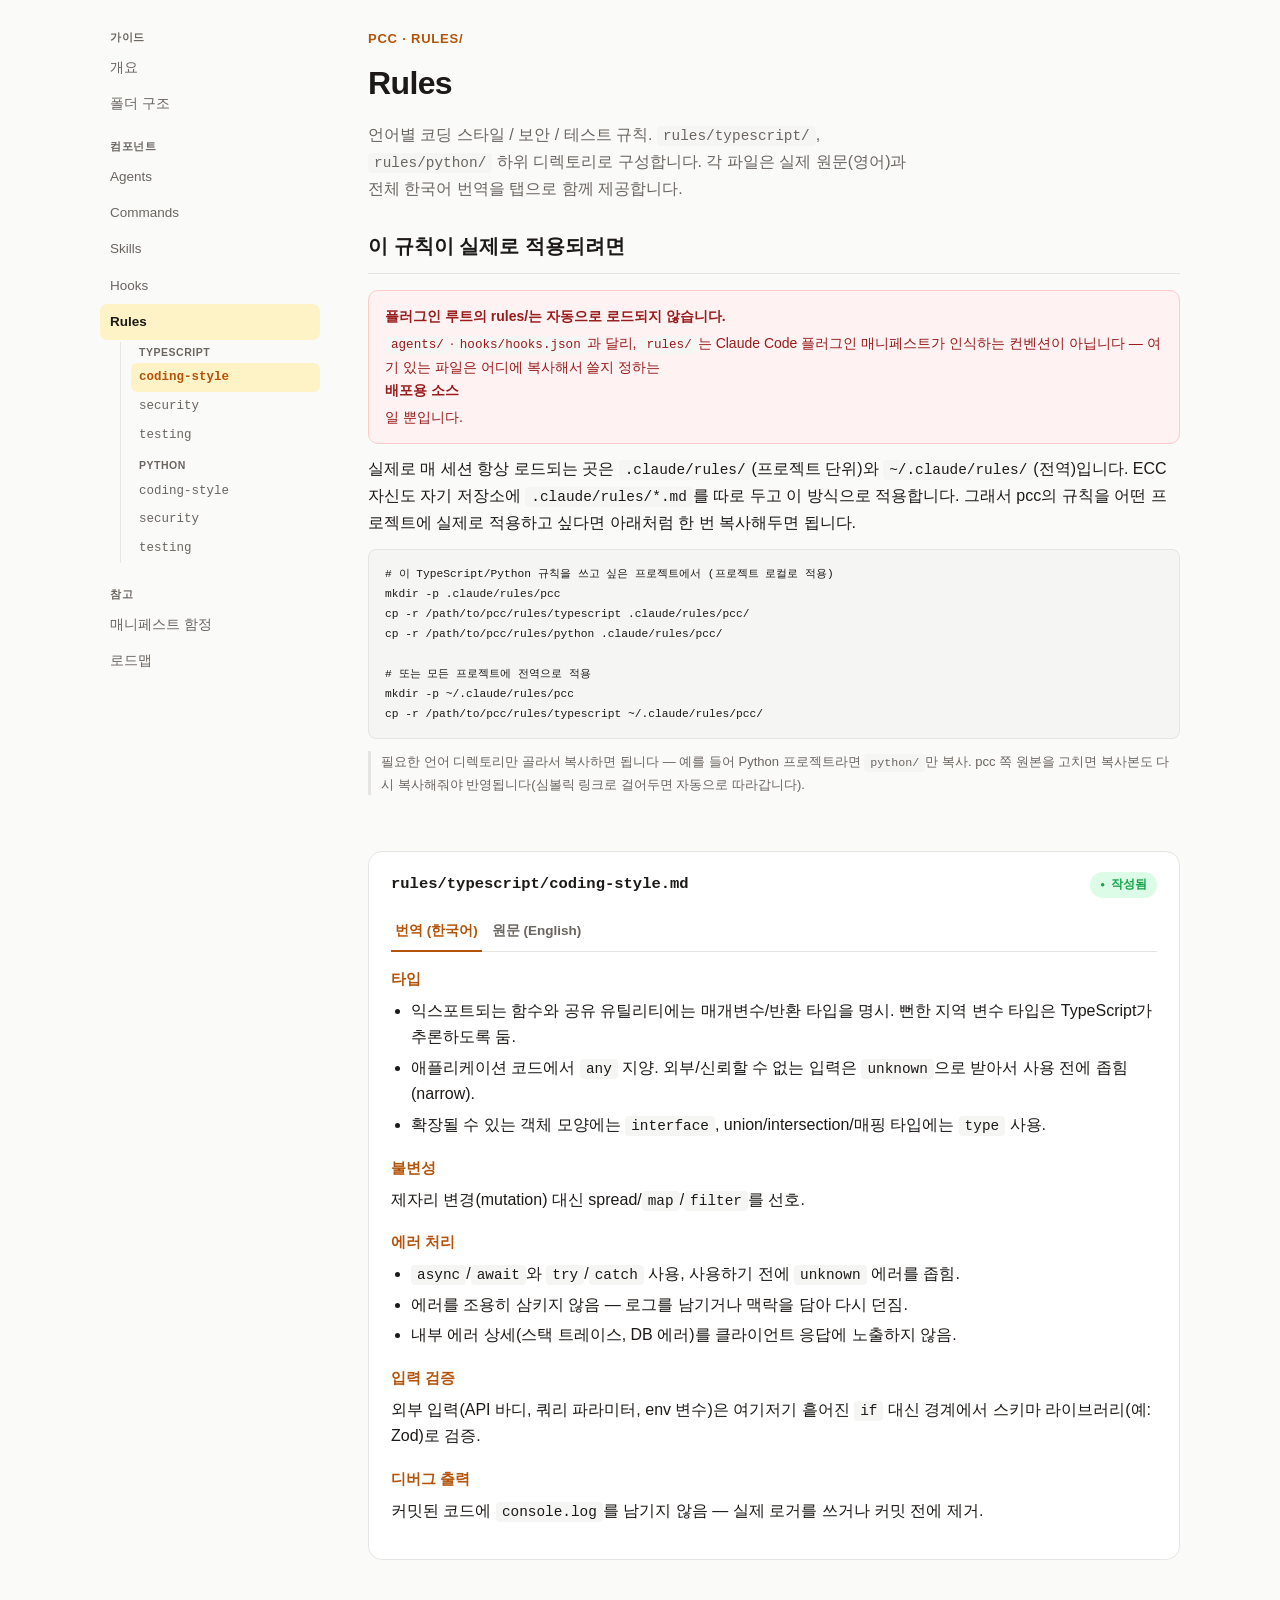
==== commit 8d4b1bbe: "[main] - react, backend, python patterns 추가" ====
--- a/docs/rules.html
+++ b/docs/rules.html
@@ -21,6 +21,16 @@
       <a href="skills.html" data-page="skills.html">Skills</a>
       <a href="hooks.html" data-page="hooks.html">Hooks</a>
       <a href="rules.html" data-page="rules.html">Rules</a>
+      <div class="subnav">
+        <div class="subnav-group">TypeScript</div>
+        <a href="#ts-coding-style" class="subnav-link" data-file="ts-coding-style">coding-style</a>
+        <a href="#ts-security" class="subnav-link" data-file="ts-security">security</a>
+        <a href="#ts-testing" class="subnav-link" data-file="ts-testing">testing</a>
+        <div class="subnav-group">Python</div>
+        <a href="#py-coding-style" class="subnav-link" data-file="py-coding-style">coding-style</a>
+        <a href="#py-security" class="subnav-link" data-file="py-security">security</a>
+        <a href="#py-testing" class="subnav-link" data-file="py-testing">testing</a>
+      </div>
       <div class="group-label">참고</div>
       <a href="index.html#manifest" data-page="index.html">매니페스트 함정</a>
       <a href="index.html#roadmap" data-page="index.html">로드맵</a>
@@ -65,9 +75,7 @@
         걸어두면 자동으로 따라갑니다).</p>
     </section>
 
-    <section id="typescript">
-      <h2>TypeScript / JavaScript</h2>
-
+    <section id="ts-coding-style" class="file-section">
       <article class="filecard">
         <div class="filecard-head">
           <span class="path">rules/typescript/coding-style.md</span>
@@ -157,7 +165,9 @@
 </code></pre>
         </div>
       </article>
-
+    </section>
+
+    <section id="ts-security" class="file-section">
       <article class="filecard">
         <div class="filecard-head">
           <span class="path">rules/typescript/security.md</span>
@@ -214,7 +224,9 @@
 </code></pre>
         </div>
       </article>
-
+    </section>
+
+    <section id="ts-testing" class="file-section">
       <article class="filecard">
         <div class="filecard-head">
           <span class="path">rules/typescript/testing.md</span>
@@ -284,9 +296,7 @@
       </article>
     </section>
 
-    <section id="python">
-      <h2>Python</h2>
-
+    <section id="py-coding-style" class="file-section">
       <article class="filecard">
         <div class="filecard-head">
           <span class="path">rules/python/coding-style.md</span>
@@ -379,7 +389,9 @@
 </code></pre>
         </div>
       </article>
-
+    </section>
+
+    <section id="py-security" class="file-section">
       <article class="filecard">
         <div class="filecard-head">
           <span class="path">rules/python/security.md</span>
@@ -440,7 +452,9 @@
 </code></pre>
         </div>
       </article>
-
+    </section>
+
+    <section id="py-testing" class="file-section">
       <article class="filecard">
         <div class="filecard-head">
           <span class="path">rules/python/testing.md</span>
@@ -523,5 +537,6 @@
 
 <script src="nav.js"></script>
 <script src="tabs.js"></script>
+<script src="file-switch.js"></script>
 </body>
 </html>
--- a/docs/style.css
+++ b/docs/style.css
@@ -109,6 +109,33 @@
 }
 nav.toc .group-label:first-child { padding-top: 0; }
 
+nav.toc .subnav {
+  margin: 2px 0 8px 20px;
+  padding-left: 10px;
+  border-left: 1px solid var(--border);
+}
+nav.toc .subnav-group {
+  font-size: 10.5px;
+  font-weight: 700;
+  text-transform: uppercase;
+  letter-spacing: 0.05em;
+  color: var(--text-muted);
+  padding: 8px 8px 2px;
+}
+nav.toc .subnav-group:first-child { padding-top: 2px; }
+nav.toc .subnav-link {
+  display: block;
+  padding: 4px 8px;
+  font-size: 12.5px;
+  border-radius: 6px;
+  color: var(--text-muted);
+  text-decoration: none;
+  white-space: nowrap;
+  font-family: "SF Mono", ui-monospace, Menlo, monospace;
+}
+nav.toc .subnav-link:hover { color: var(--text); background: var(--bg-sunken); }
+nav.toc .subnav-link.active { color: var(--accent); font-weight: 600; background: var(--nav-active-bg); }
+
 main { min-width: 0; padding-top: 28px; }
 
 @media (max-width: 800px) {
@@ -130,6 +157,14 @@
   }
   nav.toc .group-label { display: none; }
   nav.toc a { padding: 6px 10px; }
+  nav.toc .subnav {
+    display: flex;
+    gap: 4px;
+    margin: 0;
+    padding: 0;
+    border-left: none;
+  }
+  nav.toc .subnav-group { display: none; }
   main { padding-inline: 20px; padding-top: 24px; }
 }
 
